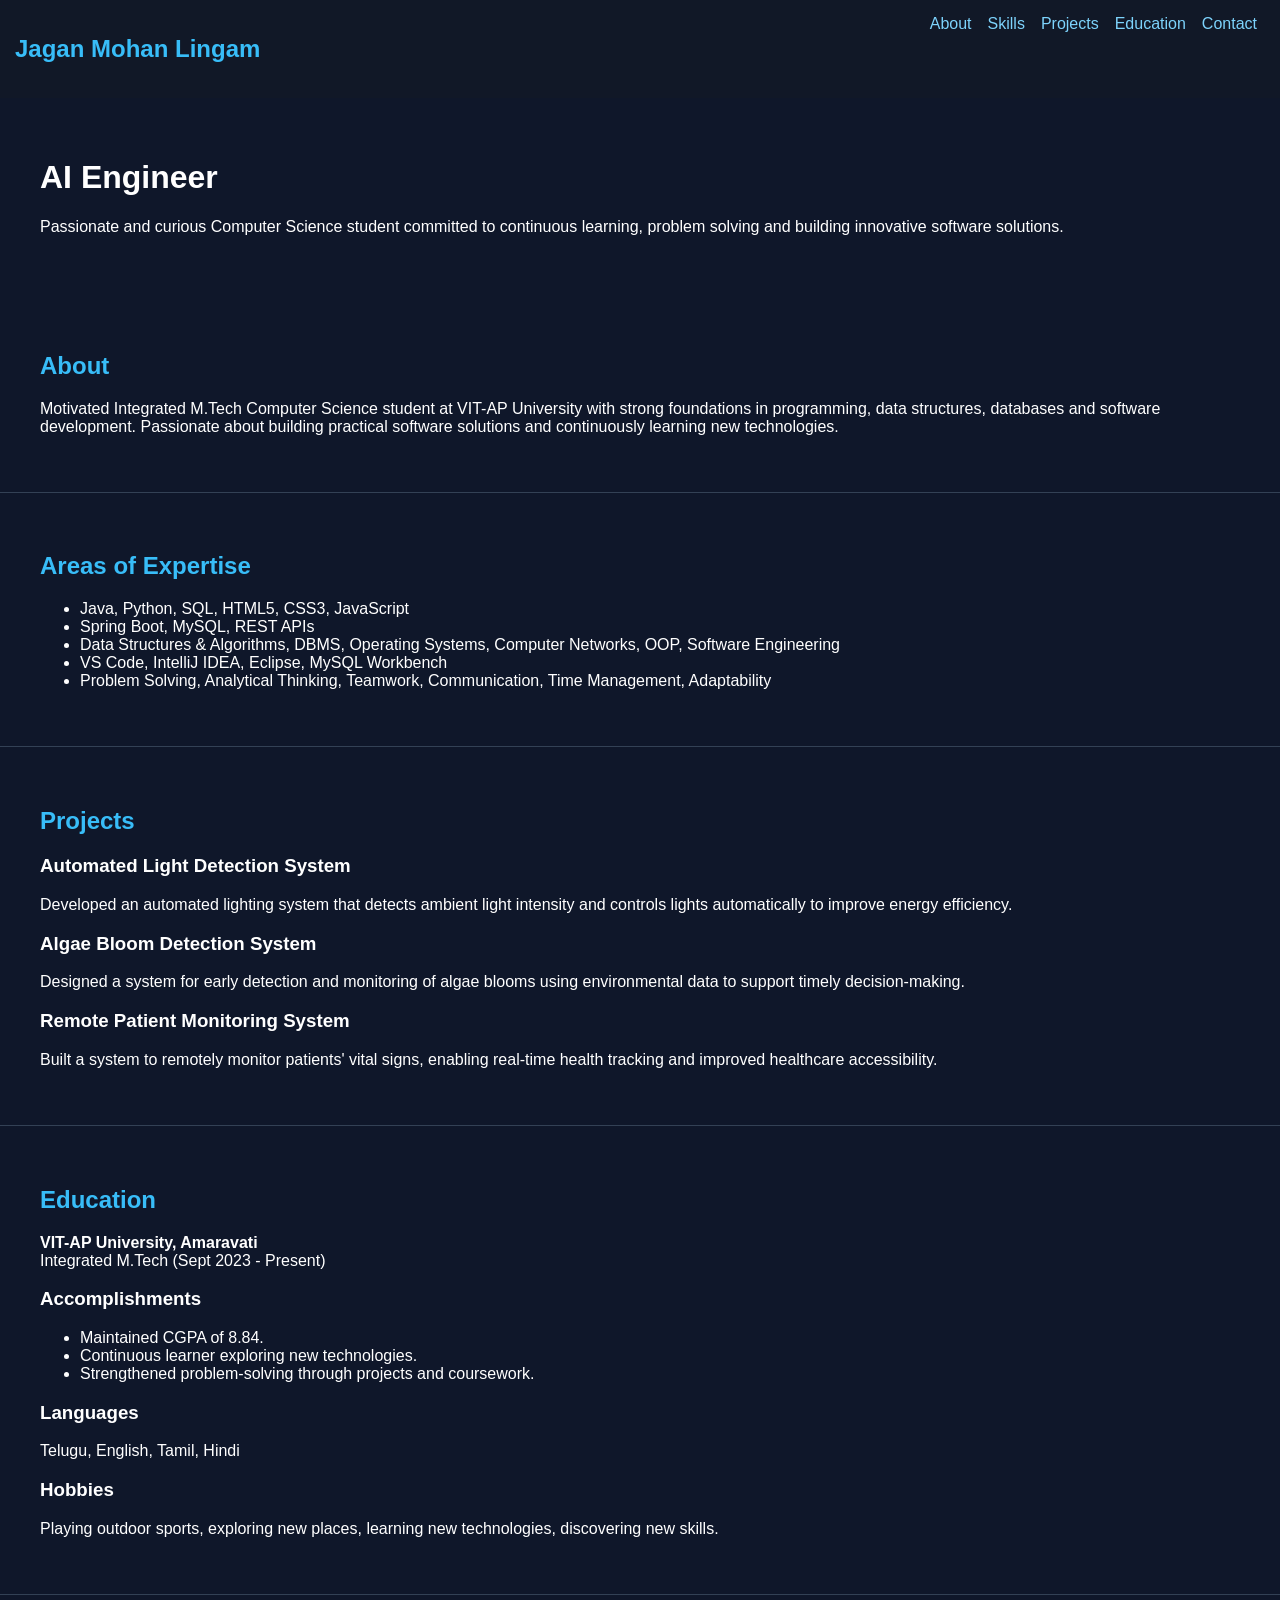
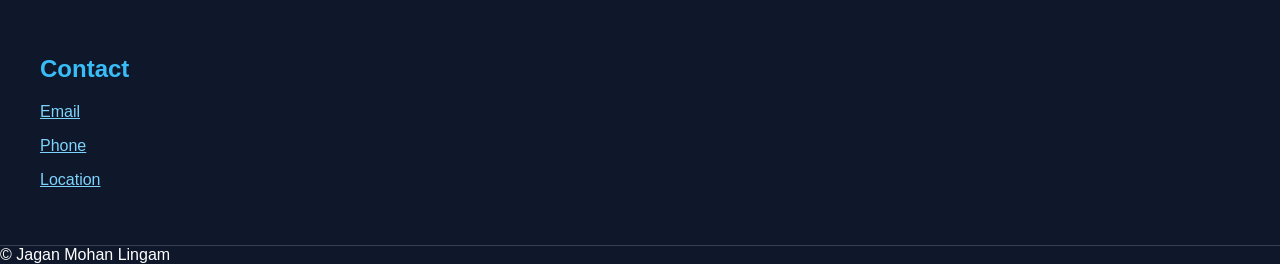
==== index.html @ d155deab "Add files via upload" ====
<!DOCTYPE html><html><head><meta charset='utf-8'><meta name='viewport' content='width=device-width,initial-scale=1'>
<title>Jagan Mohan Lingam Portfolio</title><link rel='stylesheet' href='style.css'></head><body>
<nav><h2>Jagan Mohan Lingam</h2><div><a href='#about'>About</a><a href='#skills'>Skills</a><a href='#projects'>Projects</a><a href='#education'>Education</a><a href='#contact'>Contact</a></div></nav>
<header><h1>AI Engineer</h1><p>Passionate and curious Computer Science student committed to continuous learning, problem solving and building innovative software solutions.</p></header>
<section id='about'><h2>About</h2><p>Motivated Integrated M.Tech Computer Science student at VIT-AP University with strong foundations in programming, data structures, databases and software development. Passionate about building practical software solutions and continuously learning new technologies.</p></section>
<section id='skills'><h2>Areas of Expertise</h2><ul>
<li>Java, Python, SQL, HTML5, CSS3, JavaScript</li>
<li>Spring Boot, MySQL, REST APIs</li>
<li>Data Structures & Algorithms, DBMS, Operating Systems, Computer Networks, OOP, Software Engineering</li>
<li>VS Code, IntelliJ IDEA, Eclipse, MySQL Workbench</li>
<li>Problem Solving, Analytical Thinking, Teamwork, Communication, Time Management, Adaptability</li>
</ul></section>
<section id='projects'><h2>Projects</h2>
<div><h3>Automated Light Detection System</h3><p>Developed an automated lighting system that detects ambient light intensity and controls lights automatically to improve energy efficiency.</p></div>
<div><h3>Algae Bloom Detection System</h3><p>Designed a system for early detection and monitoring of algae blooms using environmental data to support timely decision-making.</p></div>
<div><h3>Remote Patient Monitoring System</h3><p>Built a system to remotely monitor patients' vital signs, enabling real-time health tracking and improved healthcare accessibility.</p></div>
</section>
<section id='education'><h2>Education</h2><p><strong>VIT-AP University, Amaravati</strong><br>Integrated M.Tech (Sept 2023 - Present)</p>
<h3>Accomplishments</h3><ul><li>Maintained CGPA of 8.84.</li><li>Continuous learner exploring new technologies.</li><li>Strengthened problem-solving through projects and coursework.</li></ul>
<h3>Languages</h3><p>Telugu, English, Tamil, Hindi</p>
<h3>Hobbies</h3><p>Playing outdoor sports, exploring new places, learning new technologies, discovering new skills.</p>
</section>
<section id='contact'><h2>Contact</h2>
<p><a href='mailto:lingamjagan12@gmail.com'>Email</a></p>
<p><a href='tel:+919030324609'>Phone</a></p>
<p><a href='https://maps.google.com/?q=Puttur,Tirupati' target='_blank'>Location</a></p>
</section>
<footer>© Jagan Mohan Lingam</footer><script src='script.js'></script></body></html>
---- style.css ----
body{font-family:Arial;background:#0f172a;color:#fff;margin:0}nav{display:flex;justify-content:space-between;background:#111827;padding:15px}nav a{color:#7dd3fc;margin:0 8px;text-decoration:none}header,section{padding:40px}section{border-bottom:1px solid #334155}h2{color:#38bdf8}a{color:#7dd3fc}
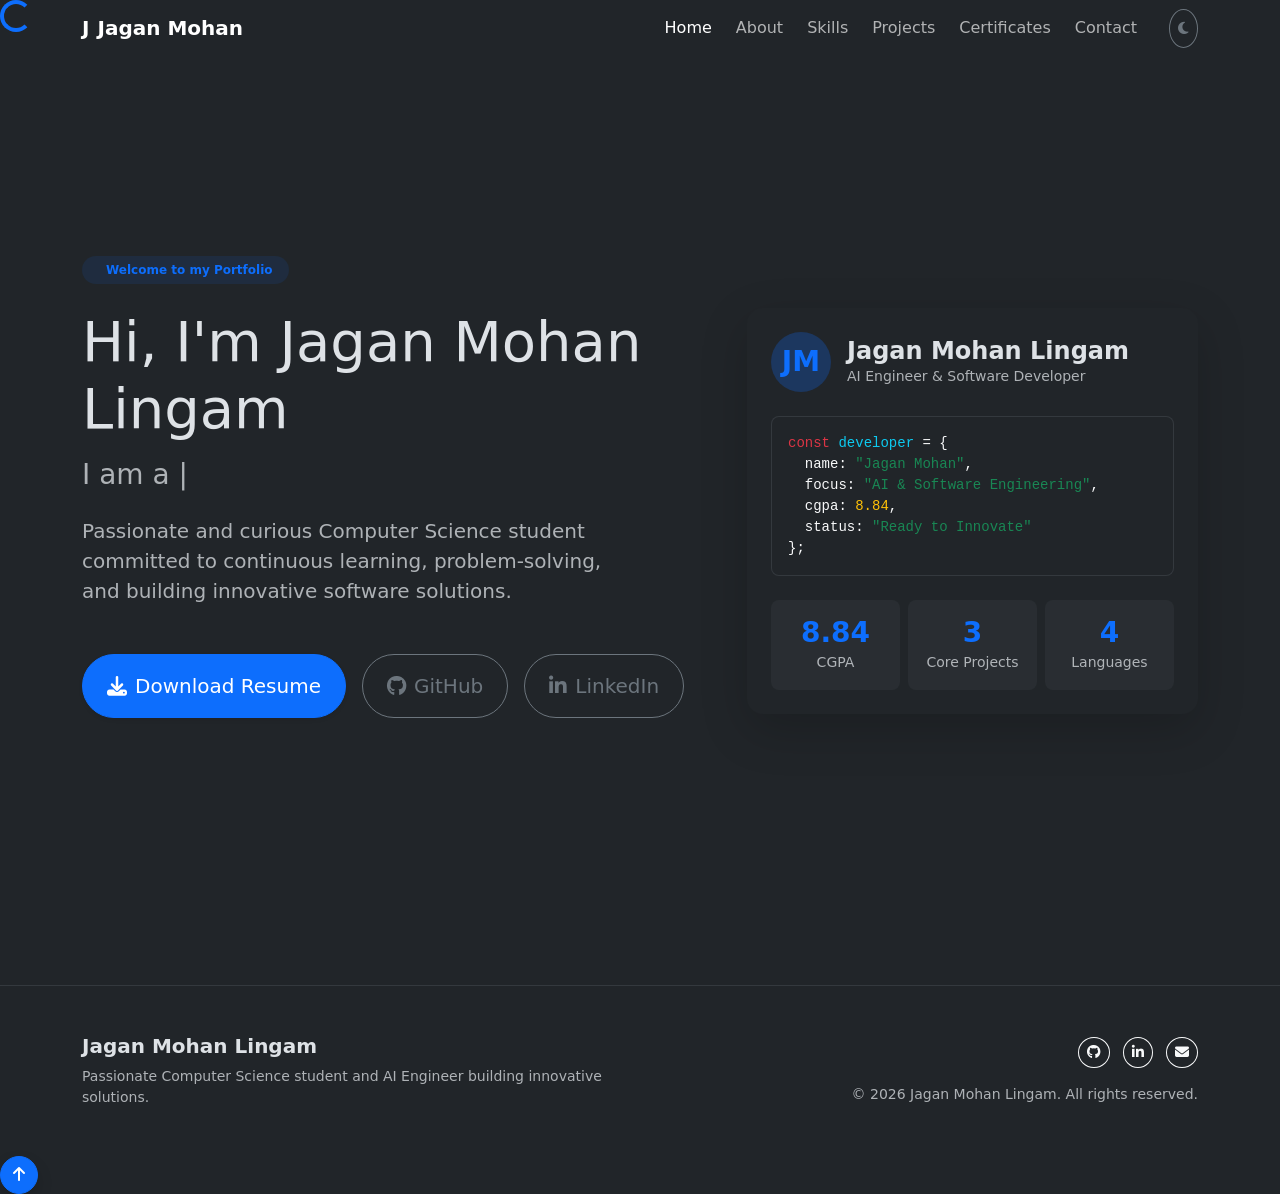
==== commit 72a411b8: "Add files via upload" ====
--- a/index.html
+++ b/index.html
@@ -1,28 +1,155 @@
-<!DOCTYPE html><html><head><meta charset='utf-8'><meta name='viewport' content='width=device-width,initial-scale=1'>
-<title>Jagan Mohan Lingam Portfolio</title><link rel='stylesheet' href='style.css'></head><body>
-<nav><h2>Jagan Mohan Lingam</h2><div><a href='#about'>About</a><a href='#skills'>Skills</a><a href='#projects'>Projects</a><a href='#education'>Education</a><a href='#contact'>Contact</a></div></nav>
-<header><h1>AI Engineer</h1><p>Passionate and curious Computer Science student committed to continuous learning, problem solving and building innovative software solutions.</p></header>
-<section id='about'><h2>About</h2><p>Motivated Integrated M.Tech Computer Science student at VIT-AP University with strong foundations in programming, data structures, databases and software development. Passionate about building practical software solutions and continuously learning new technologies.</p></section>
-<section id='skills'><h2>Areas of Expertise</h2><ul>
-<li>Java, Python, SQL, HTML5, CSS3, JavaScript</li>
-<li>Spring Boot, MySQL, REST APIs</li>
-<li>Data Structures & Algorithms, DBMS, Operating Systems, Computer Networks, OOP, Software Engineering</li>
-<li>VS Code, IntelliJ IDEA, Eclipse, MySQL Workbench</li>
-<li>Problem Solving, Analytical Thinking, Teamwork, Communication, Time Management, Adaptability</li>
-</ul></section>
-<section id='projects'><h2>Projects</h2>
-<div><h3>Automated Light Detection System</h3><p>Developed an automated lighting system that detects ambient light intensity and controls lights automatically to improve energy efficiency.</p></div>
-<div><h3>Algae Bloom Detection System</h3><p>Designed a system for early detection and monitoring of algae blooms using environmental data to support timely decision-making.</p></div>
-<div><h3>Remote Patient Monitoring System</h3><p>Built a system to remotely monitor patients' vital signs, enabling real-time health tracking and improved healthcare accessibility.</p></div>
-</section>
-<section id='education'><h2>Education</h2><p><strong>VIT-AP University, Amaravati</strong><br>Integrated M.Tech (Sept 2023 - Present)</p>
-<h3>Accomplishments</h3><ul><li>Maintained CGPA of 8.84.</li><li>Continuous learner exploring new technologies.</li><li>Strengthened problem-solving through projects and coursework.</li></ul>
-<h3>Languages</h3><p>Telugu, English, Tamil, Hindi</p>
-<h3>Hobbies</h3><p>Playing outdoor sports, exploring new places, learning new technologies, discovering new skills.</p>
-</section>
-<section id='contact'><h2>Contact</h2>
-<p><a href='mailto:lingamjagan12@gmail.com'>Email</a></p>
-<p><a href='tel:+919030324609'>Phone</a></p>
-<p><a href='https://maps.google.com/?q=Puttur,Tirupati' target='_blank'>Location</a></p>
-</section>
-<footer>© Jagan Mohan Lingam</footer><script src='script.js'></script></body></html>+<!DOCTYPE html>
+<html lang="en" data-bs-theme="dark">
+<head>
+    <meta charset="UTF-8">
+    <meta name="viewport" content="width=device-width, initial-scale=1.0">
+    <title>Jagan Mohan Lingam | Portfolio</title>
+    <!-- Bootstrap 5 CSS -->
+    <link href="https://cdn.jsdelivr.net/npm/bootstrap@5.3.2/dist/css/bootstrap.min.css" rel="stylesheet">
+    <!-- Font Awesome -->
+    <link rel="stylesheet" href="https://cdnjs.cloudflare.com/ajax/libs/font-awesome/6.4.2/css/all.min.css">
+    <!-- Google Fonts -->
+    <link href="https://fonts.googleapis.com/css2?family=Inter:wght@300;400;500;600;700;800&display=swap" rel="stylesheet">
+    <!-- Custom CSS -->
+    <link rel="stylesheet" href="assets/css/style.css">
+</head>
+<body>
+    <div id="loading-spinner">
+        <div class="spinner-border text-primary" role="status">
+            <span class="visually-hidden">Loading...</span>
+        </div>
+    </div>
+
+    <!-- Navbar -->
+    <nav class="navbar navbar-expand-lg fixed-top glass-nav">
+        <div class="container">
+            <a class="navbar-brand fw-bold d-flex align-items-center gap-2" href="index.html">
+                <span class="logo-badge">J</span>
+                <span class="brand-text">Jagan Mohan</span>
+            </a>
+            <button class="navbar-toggler border-0" type="button" data-bs-toggle="collapse" data-bs-target="#navbarNav" aria-controls="navbarNav" aria-expanded="false" aria-label="Toggle navigation">
+                <span class="navbar-toggler-icon"></span>
+            </button>
+            <div class="collapse navbar-collapse justify-content-end" id="navbarNav">
+                <ul class="navbar-nav align-items-lg-center gap-lg-2">
+                    <li class="nav-item"><a class="nav-link active" href="index.html">Home</a></li>
+                    <li class="nav-item"><a class="nav-link" href="about.html">About</a></li>
+                    <li class="nav-item"><a class="nav-link" href="skills.html">Skills</a></li>
+                    <li class="nav-item"><a class="nav-link" href="projects.html">Projects</a></li>
+                    <li class="nav-item"><a class="nav-link" href="certificates.html">Certificates</a></li>
+                    <li class="nav-item"><a class="nav-link" href="contact.html">Contact</a></li>
+                    <li class="nav-item ms-lg-3">
+                        <button id="theme-toggle" class="btn btn-sm btn-outline-secondary rounded-circle p-2" title="Toggle Dark/Light Mode">
+                            <i class="fa-solid fa-moon"></i>
+                        </button>
+                    </li>
+                </ul>
+            </div>
+        </div>
+    </nav>
+
+    <main class="main-content">
+        <section class="hero-section min-vh-100 d-flex align-items-center position-relative overflow-hidden pt-5">
+            <div class="hero-glow"></div>
+            <div class="container">
+                <div class="row align-items-center gy-5">
+                    <div class="col-lg-7 text-center text-lg-start animate-on-scroll">
+                        <div class="badge bg-primary bg-opacity-10 text-primary px-3 py-2 rounded-pill mb-4 fw-semibold">
+                            <i class="fas fa-sparkles me-2"></i>Welcome to my Portfolio
+                        </div>
+                        <h1 class="display-4 fw-extrabold mb-3 tracking-tight">
+                            Hi, I'm <span class="text-gradient">Jagan Mohan Lingam</span>
+                        </h1>
+                        <h2 class="h3 text-muted mb-4">
+                            I am a <span class="typed-text fw-bold text-primary"></span><span class="cursor">|</span>
+                        </h2>
+                        <p class="lead text-muted mb-5 mx-auto mx-lg-0 col-lg-10">
+                            Passionate and curious Computer Science student committed to continuous learning, problem-solving, and building innovative software solutions.
+                        </p>
+                        <div class="d-flex flex-wrap justify-content-center justify-content-lg-start gap-3 mb-5">
+                            <a href="downloads/Resume.pdf" class="btn btn-primary btn-lg px-4 py-3 rounded-pill shadow-sm d-flex align-items-center gap-2" download>
+                                <i class="fas fa-download"></i> Download Resume
+                            </a>
+                            <a href="https://github.com/jagan-s22" target="_blank" class="btn btn-outline-secondary btn-lg px-4 py-3 rounded-pill d-flex align-items-center gap-2">
+                                <i class="fab fa-github"></i> GitHub
+                            </a>
+                            <a href="https://www.linkedin.com/in/jaganmohanlingam/" target="_blank" class="btn btn-outline-secondary btn-lg px-4 py-3 rounded-pill d-flex align-items-center gap-2">
+                                <i class="fab fa-linkedin-in"></i> LinkedIn
+                            </a>
+                        </div>
+                    </div>
+                    
+                    <div class="col-lg-5 animate-on-scroll">
+                        <div class="developer-card p-4 rounded-4 shadow-lg glass-card position-relative">
+                            <div class="card-glow"></div>
+                            <div class="d-flex align-items-center gap-3 mb-4">
+                                <div class="avatar-placeholder rounded-circle bg-primary bg-opacity-25 text-primary d-flex align-items-center justify-content-center fw-bold fs-3" style="width: 60px; height: 60px;">
+                                    JM
+                                </div>
+                                <div>
+                                    <h4 class="mb-0 fw-bold">Jagan Mohan Lingam</h4>
+                                    <p class="text-muted small mb-0">AI Engineer & Software Developer</p>
+                                </div>
+                            </div>
+                            <div class="code-snippet bg-dark text-light p-3 rounded-3 font-monospace small mb-4 overflow-hidden border border-secondary border-opacity-25">
+                                <span class="text-danger">const</span> <span class="text-info">developer</span> = &#123;<br>
+                                &nbsp;&nbsp;name: <span class="text-success">"Jagan Mohan"</span>,<br>
+                                &nbsp;&nbsp;focus: <span class="text-success">"AI & Software Engineering"</span>,<br>
+                                &nbsp;&nbsp;cgpa: <span class="text-warning">8.84</span>,<br>
+                                &nbsp;&nbsp;status: <span class="text-success">"Ready to Innovate"</span><br>
+                                &#125;;
+                            </div>
+                            <div class="row text-center g-2">
+                                <div class="col-4">
+                                    <div class="p-3 rounded-3 bg-secondary bg-opacity-10">
+                                        <h3 class="fw-bold text-primary mb-0 counter" data-target="8.84">8.84</h3>
+                                        <small class="text-muted">CGPA</small>
+                                    </div>
+                                </div>
+                                <div class="col-4">
+                                    <div class="p-3 rounded-3 bg-secondary bg-opacity-10">
+                                        <h3 class="fw-bold text-primary mb-0 counter" data-target="3">3</h3>
+                                        <small class="text-muted">Core Projects</small>
+                                    </div>
+                                </div>
+                                <div class="col-4">
+                                    <div class="p-3 rounded-3 bg-secondary bg-opacity-10">
+                                        <h3 class="fw-bold text-primary mb-0 counter" data-target="4">4</h3>
+                                        <small class="text-muted">Languages</small>
+                                    </div>
+                                </div>
+                            </div>
+                        </div>
+                    </div>
+                </div>
+            </div>
+        </section>
+    </main>
+
+    <footer class="footer-section py-5 mt-5 border-top border-secondary border-opacity-25">
+        <div class="container">
+            <div class="row gy-4 align-items-center">
+                <div class="col-md-6 text-center text-md-start">
+                    <h5 class="fw-bold text-gradient mb-2">Jagan Mohan Lingam</h5>
+                    <p class="text-muted small mb-0">Passionate Computer Science student and AI Engineer building innovative solutions.</p>
+                </div>
+                <div class="col-md-6 text-center text-md-end">
+                    <div class="social-links mb-3">
+                        <a href="https://github.com/jagan-s22" target="_blank" class="btn btn-outline-light btn-sm rounded-circle me-2" title="GitHub"><i class="fab fa-github"></i></a>
+                        <a href="https://www.linkedin.com/in/jaganmohanlingam/" target="_blank" class="btn btn-outline-light btn-sm rounded-circle me-2" title="LinkedIn"><i class="fab fa-linkedin-in"></i></a>
+                        <a href="mailto:lingamjagan12@gmail.com" class="btn btn-outline-light btn-sm rounded-circle" title="Email"><i class="fas fa-envelope"></i></a>
+                    </div>
+                    <p class="text-muted small mb-0">&copy; 2026 Jagan Mohan Lingam. All rights reserved.</p>
+                </div>
+            </div>
+        </div>
+    </footer>
+
+    <button id="back-to-top" class="btn btn-primary rounded-circle shadow" title="Back to top">
+        <i class="fas fa-arrow-up"></i>
+    </button>
+
+    <script src="https://cdn.jsdelivr.net/npm/bootstrap@5.3.2/dist/js/bootstrap.bundle.min.js"></script>
+    <script src="assets/js/script.js"></script>
+</body>
+</html>
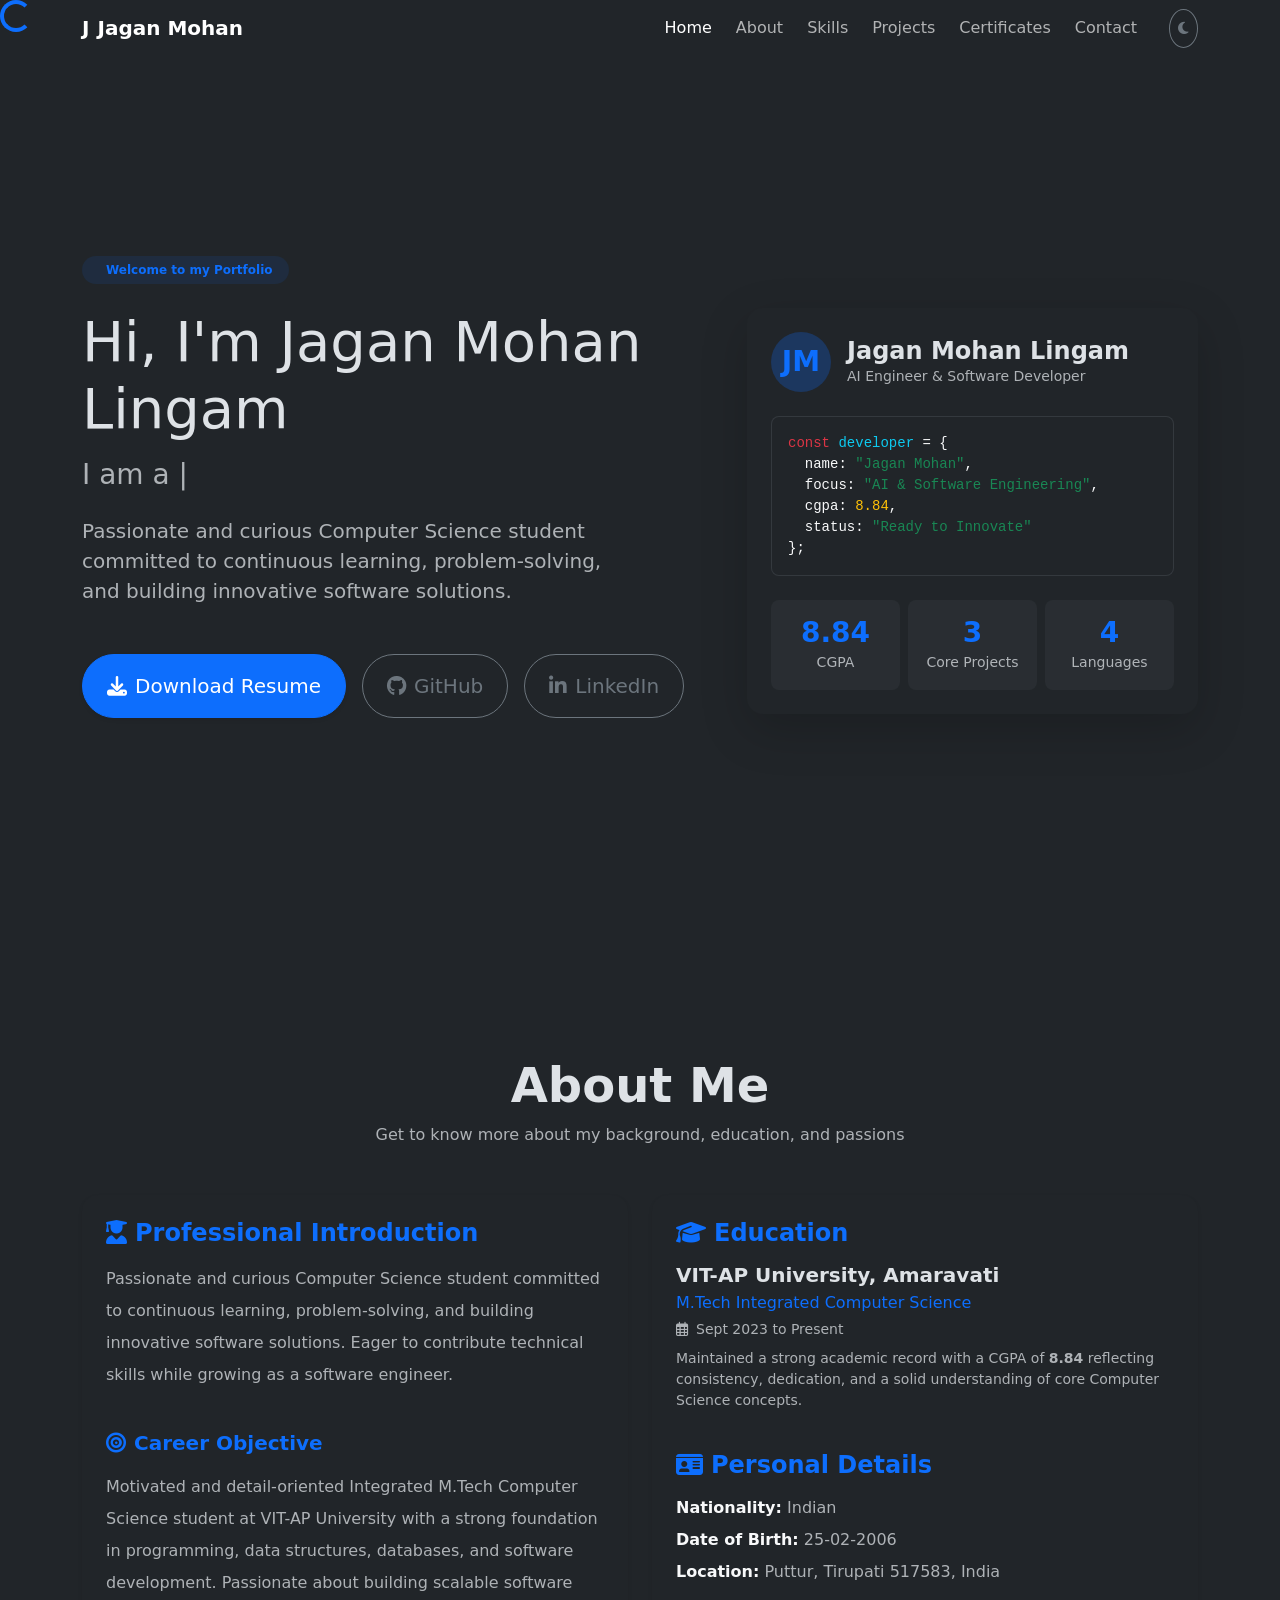
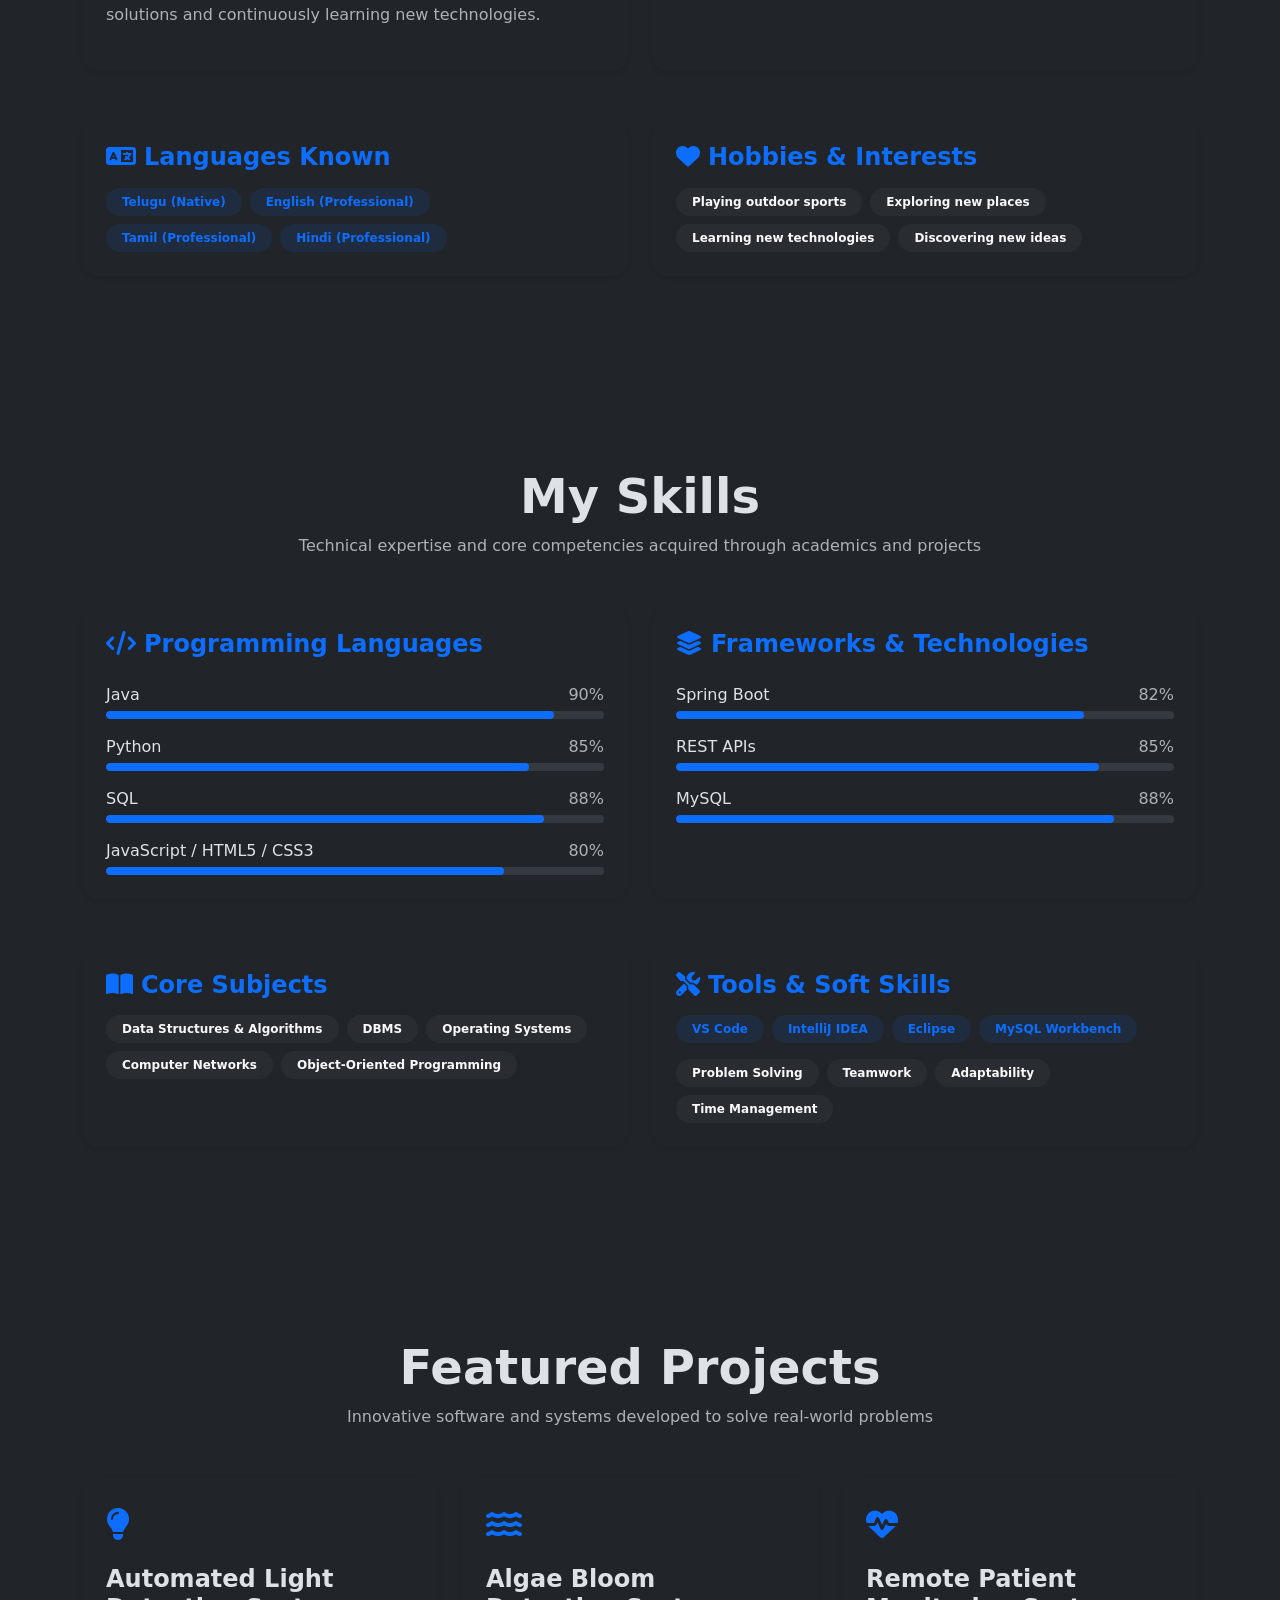
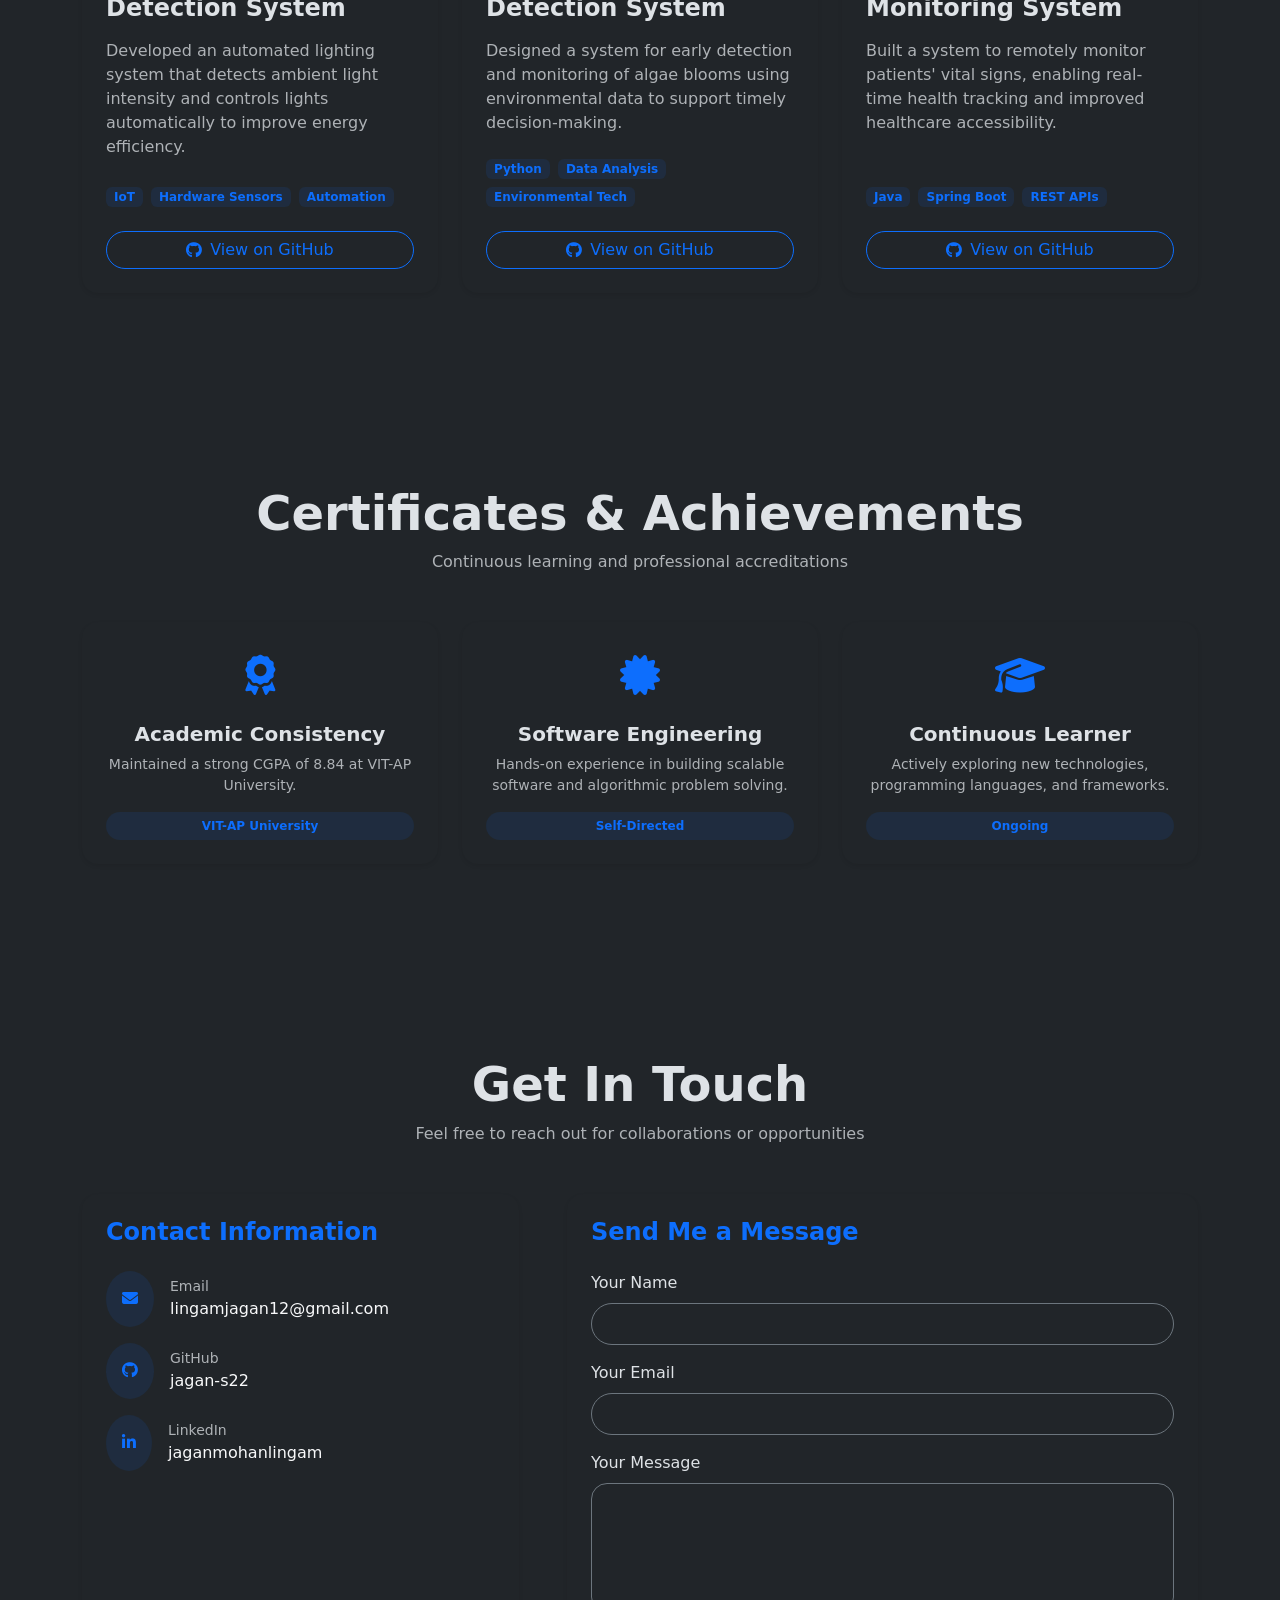
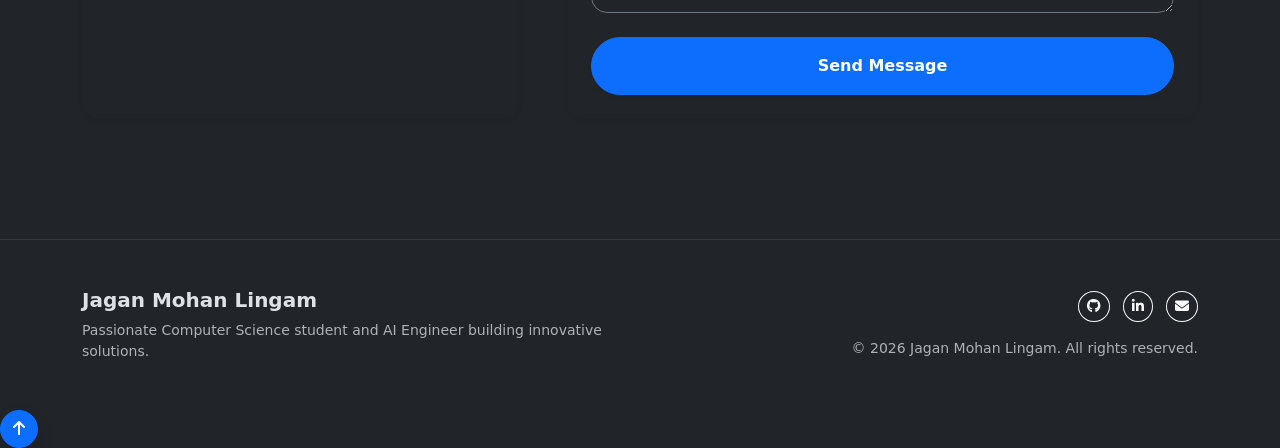
==== commit 48a9fbce: "Create index.html" ====
--- a/index.html
+++ b/index.html
@@ -23,7 +23,7 @@
     <!-- Navbar -->
     <nav class="navbar navbar-expand-lg fixed-top glass-nav">
         <div class="container">
-            <a class="navbar-brand fw-bold d-flex align-items-center gap-2" href="index.html">
+            <a class="navbar-brand fw-bold d-flex align-items-center gap-2" href="#home">
                 <span class="logo-badge">J</span>
                 <span class="brand-text">Jagan Mohan</span>
             </a>
@@ -32,12 +32,12 @@
             </button>
             <div class="collapse navbar-collapse justify-content-end" id="navbarNav">
                 <ul class="navbar-nav align-items-lg-center gap-lg-2">
-                    <li class="nav-item"><a class="nav-link active" href="index.html">Home</a></li>
-                    <li class="nav-item"><a class="nav-link" href="about.html">About</a></li>
-                    <li class="nav-item"><a class="nav-link" href="skills.html">Skills</a></li>
-                    <li class="nav-item"><a class="nav-link" href="projects.html">Projects</a></li>
-                    <li class="nav-item"><a class="nav-link" href="certificates.html">Certificates</a></li>
-                    <li class="nav-item"><a class="nav-link" href="contact.html">Contact</a></li>
+                    <li class="nav-item"><a class="nav-link active" href="#home">Home</a></li>
+                    <li class="nav-item"><a class="nav-link" href="#about">About</a></li>
+                    <li class="nav-item"><a class="nav-link" href="#skills">Skills</a></li>
+                    <li class="nav-item"><a class="nav-link" href="#projects">Projects</a></li>
+                    <li class="nav-item"><a class="nav-link" href="#certificates">Certificates</a></li>
+                    <li class="nav-item"><a class="nav-link" href="#contact">Contact</a></li>
                     <li class="nav-item ms-lg-3">
                         <button id="theme-toggle" class="btn btn-sm btn-outline-secondary rounded-circle p-2" title="Toggle Dark/Light Mode">
                             <i class="fa-solid fa-moon"></i>
@@ -49,7 +49,8 @@
     </nav>
 
     <main class="main-content">
-        <section class="hero-section min-vh-100 d-flex align-items-center position-relative overflow-hidden pt-5">
+        <!-- HOME SECTION -->
+        <section id="home" class="hero-section min-vh-100 d-flex align-items-center position-relative overflow-hidden pt-5">
             <div class="hero-glow"></div>
             <div class="container">
                 <div class="row align-items-center gy-5">
@@ -124,6 +125,337 @@
                 </div>
             </div>
         </section>
+
+        <!-- ABOUT SECTION -->
+        <section id="about" class="py-5 my-5">
+            <div class="container py-4">
+                <div class="text-center mb-5 animate-on-scroll">
+                    <h2 class="display-5 fw-bold mb-2">About <span class="text-gradient">Me</span></h2>
+                    <p class="text-muted">Get to know more about my background, education, and passions</p>
+                </div>
+
+                <div class="row g-4 mb-5">
+                    <div class="col-lg-6 animate-on-scroll">
+                        <div class="card h-100 border-0 shadow-sm glass-card p-4 rounded-4">
+                            <h3 class="h4 fw-bold mb-3 text-primary"><i class="fas fa-user-graduate me-2"></i>Professional Introduction</h3>
+                            <p class="text-muted lh-lg">
+                                Passionate and curious Computer Science student committed to continuous learning, problem-solving, and building innovative software solutions. Eager to contribute technical skills while growing as a software engineer.
+                            </p>
+                            <h4 class="h5 fw-bold mt-4 mb-3 text-primary"><i class="fas fa-bullseye me-2"></i>Career Objective</h4>
+                            <p class="text-muted lh-lg">
+                                Motivated and detail-oriented Integrated M.Tech Computer Science student at VIT-AP University with a strong foundation in programming, data structures, databases, and software development. Passionate about building scalable software solutions and continuously learning new technologies.
+                            </p>
+                        </div>
+                    </div>
+
+                    <div class="col-lg-6 animate-on-scroll">
+                        <div class="card h-100 border-0 shadow-sm glass-card p-4 rounded-4">
+                            <h3 class="h4 fw-bold mb-3 text-primary"><i class="fas fa-graduation-cap me-2"></i>Education</h3>
+                            <div class="mb-4">
+                                <h5 class="fw-bold mb-1">VIT-AP University, Amaravati</h5>
+                                <p class="text-primary fw-medium mb-1">M.Tech Integrated Computer Science</p>
+                                <p class="text-muted small mb-2"><i class="far fa-calendar-alt me-2"></i>Sept 2023 to Present</p>
+                                <p class="text-muted small">Maintained a strong academic record with a CGPA of <strong>8.84</strong> reflecting consistency, dedication, and a solid understanding of core Computer Science concepts.</p>
+                            </div>
+
+                            <h3 class="h4 fw-bold mb-3 text-primary"><i class="fas fa-id-card me-2"></i>Personal Details</h3>
+                            <ul class="list-unstyled text-muted mb-0">
+                                <li class="mb-2"><strong class="text-light">Nationality:</strong> Indian</li>
+                                <li class="mb-2"><strong class="text-light">Date of Birth:</strong> 25-02-2006</li>
+                                <li class="mb-2"><strong class="text-light">Location:</strong> Puttur, Tirupati 517583, India</li>
+                            </ul>
+                        </div>
+                    </div>
+                </div>
+
+                <div class="row g-4">
+                    <div class="col-md-6 animate-on-scroll">
+                        <div class="card border-0 shadow-sm glass-card p-4 rounded-4 h-100">
+                            <h3 class="h4 fw-bold mb-3 text-primary"><i class="fas fa-language me-2"></i>Languages Known</h3>
+                            <div class="d-flex flex-wrap gap-2">
+                                <span class="badge bg-primary bg-opacity-10 text-primary px-3 py-2 rounded-pill">Telugu (Native)</span>
+                                <span class="badge bg-primary bg-opacity-10 text-primary px-3 py-2 rounded-pill">English (Professional)</span>
+                                <span class="badge bg-primary bg-opacity-10 text-primary px-3 py-2 rounded-pill">Tamil (Professional)</span>
+                                <span class="badge bg-primary bg-opacity-10 text-primary px-3 py-2 rounded-pill">Hindi (Professional)</span>
+                            </div>
+                        </div>
+                    </div>
+
+                    <div class="col-md-6 animate-on-scroll">
+                        <div class="card border-0 shadow-sm glass-card p-4 rounded-4 h-100">
+                            <h3 class="h4 fw-bold mb-3 text-primary"><i class="fas fa-heart me-2"></i>Hobbies & Interests</h3>
+                            <div class="d-flex flex-wrap gap-2">
+                                <span class="badge bg-secondary bg-opacity-10 text-light px-3 py-2 rounded-pill">Playing outdoor sports</span>
+                                <span class="badge bg-secondary bg-opacity-10 text-light px-3 py-2 rounded-pill">Exploring new places</span>
+                                <span class="badge bg-secondary bg-opacity-10 text-light px-3 py-2 rounded-pill">Learning new technologies</span>
+                                <span class="badge bg-secondary bg-opacity-10 text-light px-3 py-2 rounded-pill">Discovering new ideas</span>
+                            </div>
+                        </div>
+                    </div>
+                </div>
+            </div>
+        </section>
+
+        <!-- SKILLS SECTION -->
+        <section id="skills" class="py-5 my-5">
+            <div class="container py-4">
+                <div class="text-center mb-5 animate-on-scroll">
+                    <h2 class="display-5 fw-bold mb-2">My <span class="text-gradient">Skills</span></h2>
+                    <p class="text-muted">Technical expertise and core competencies acquired through academics and projects</p>
+                </div>
+
+                <div class="row g-4 mb-5">
+                    <div class="col-lg-6 animate-on-scroll">
+                        <div class="card border-0 shadow-sm glass-card p-4 rounded-4 h-100">
+                            <h3 class="h4 fw-bold mb-4 text-primary"><i class="fas fa-code me-2"></i>Programming Languages</h3>
+                            <div class="mb-3">
+                                <div class="d-flex justify-content-between mb-1"><span class="fw-medium">Java</span><span class="text-muted">90%</span></div>
+                                <div class="progress" style="height: 8px;"><div class="progress-bar bg-primary rounded-pill" role="progressbar" style="width: 90%"></div></div>
+                            </div>
+                            <div class="mb-3">
+                                <div class="d-flex justify-content-between mb-1"><span class="fw-medium">Python</span><span class="text-muted">85%</span></div>
+                                <div class="progress" style="height: 8px;"><div class="progress-bar bg-primary rounded-pill" role="progressbar" style="width: 85%"></div></div>
+                            </div>
+                            <div class="mb-3">
+                                <div class="d-flex justify-content-between mb-1"><span class="fw-medium">SQL</span><span class="text-muted">88%</span></div>
+                                <div class="progress" style="height: 8px;"><div class="progress-bar bg-primary rounded-pill" role="progressbar" style="width: 88%"></div></div>
+                            </div>
+                            <div class="mb-0">
+                                <div class="d-flex justify-content-between mb-1"><span class="fw-medium">JavaScript / HTML5 / CSS3</span><span class="text-muted">80%</span></div>
+                                <div class="progress" style="height: 8px;"><div class="progress-bar bg-primary rounded-pill" role="progressbar" style="width: 80%"></div></div>
+                            </div>
+                        </div>
+                    </div>
+
+                    <div class="col-lg-6 animate-on-scroll">
+                        <div class="card border-0 shadow-sm glass-card p-4 rounded-4 h-100">
+                            <h3 class="h4 fw-bold mb-4 text-primary"><i class="fas fa-layer-group me-2"></i>Frameworks & Technologies</h3>
+                            <div class="mb-3">
+                                <div class="d-flex justify-content-between mb-1"><span class="fw-medium">Spring Boot</span><span class="text-muted">82%</span></div>
+                                <div class="progress" style="height: 8px;"><div class="progress-bar bg-primary rounded-pill" role="progressbar" style="width: 82%"></div></div>
+                            </div>
+                            <div class="mb-3">
+                                <div class="d-flex justify-content-between mb-1"><span class="fw-medium">REST APIs</span><span class="text-muted">85%</span></div>
+                                <div class="progress" style="height: 8px;"><div class="progress-bar bg-primary rounded-pill" role="progressbar" style="width: 85%"></div></div>
+                            </div>
+                            <div class="mb-3">
+                                <div class="d-flex justify-content-between mb-1"><span class="fw-medium">MySQL</span><span class="text-muted">88%</span></div>
+                                <div class="progress" style="height: 8px;"><div class="progress-bar bg-primary rounded-pill" role="progressbar" style="width: 88%"></div></div>
+                            </div>
+                        </div>
+                    </div>
+                </div>
+
+                <div class="row g-4">
+                    <div class="col-lg-6 animate-on-scroll">
+                        <div class="card border-0 shadow-sm glass-card p-4 rounded-4 h-100">
+                            <h3 class="h4 fw-bold mb-3 text-primary"><i class="fas fa-book-open me-2"></i>Core Subjects</h3>
+                            <div class="d-flex flex-wrap gap-2">
+                                <span class="badge bg-secondary bg-opacity-10 text-light px-3 py-2 rounded-pill">Data Structures & Algorithms</span>
+                                <span class="badge bg-secondary bg-opacity-10 text-light px-3 py-2 rounded-pill">DBMS</span>
+                                <span class="badge bg-secondary bg-opacity-10 text-light px-3 py-2 rounded-pill">Operating Systems</span>
+                                <span class="badge bg-secondary bg-opacity-10 text-light px-3 py-2 rounded-pill">Computer Networks</span>
+                                <span class="badge bg-secondary bg-opacity-10 text-light px-3 py-2 rounded-pill">Object-Oriented Programming</span>
+                            </div>
+                        </div>
+                    </div>
+
+                    <div class="col-lg-6 animate-on-scroll">
+                        <div class="card border-0 shadow-sm glass-card p-4 rounded-4 h-100">
+                            <h3 class="h4 fw-bold mb-3 text-primary"><i class="fas fa-tools me-2"></i>Tools & Soft Skills</h3>
+                            <div class="d-flex flex-wrap gap-2 mb-3">
+                                <span class="badge bg-primary bg-opacity-10 text-primary px-3 py-2 rounded-pill">VS Code</span>
+                                <span class="badge bg-primary bg-opacity-10 text-primary px-3 py-2 rounded-pill">IntelliJ IDEA</span>
+                                <span class="badge bg-primary bg-opacity-10 text-primary px-3 py-2 rounded-pill">Eclipse</span>
+                                <span class="badge bg-primary bg-opacity-10 text-primary px-3 py-2 rounded-pill">MySQL Workbench</span>
+                            </div>
+                            <div class="d-flex flex-wrap gap-2">
+                                <span class="badge bg-secondary bg-opacity-10 text-light px-3 py-2 rounded-pill">Problem Solving</span>
+                                <span class="badge bg-secondary bg-opacity-10 text-light px-3 py-2 rounded-pill">Teamwork</span>
+                                <span class="badge bg-secondary bg-opacity-10 text-light px-3 py-2 rounded-pill">Adaptability</span>
+                                <span class="badge bg-secondary bg-opacity-10 text-light px-3 py-2 rounded-pill">Time Management</span>
+                            </div>
+                        </div>
+                    </div>
+                </div>
+            </div>
+        </section>
+
+        <!-- PROJECTS SECTION -->
+        <section id="projects" class="py-5 my-5">
+            <div class="container py-4">
+                <div class="text-center mb-5 animate-on-scroll">
+                    <h2 class="display-5 fw-bold mb-2">Featured <span class="text-gradient">Projects</span></h2>
+                    <p class="text-muted">Innovative software and systems developed to solve real-world problems</p>
+                </div>
+
+                <div class="row g-4">
+                    <div class="col-lg-4 animate-on-scroll">
+                        <div class="card border-0 shadow-sm glass-card p-4 rounded-4 h-100 d-flex flex-column justify-content-between project-card">
+                            <div>
+                                <div class="mb-3 text-primary fs-2"><i class="fas fa-lightbulb"></i></div>
+                                <h3 class="h4 fw-bold mb-3">Automated Light Detection System</h3>
+                                <p class="text-muted mb-4">Developed an automated lighting system that detects ambient light intensity and controls lights automatically to improve energy efficiency.</p>
+                            </div>
+                            <div>
+                                <div class="d-flex flex-wrap gap-2 mb-4">
+                                    <span class="badge bg-primary bg-opacity-10 text-primary px-2 py-1 rounded">IoT</span>
+                                    <span class="badge bg-primary bg-opacity-10 text-primary px-2 py-1 rounded">Hardware Sensors</span>
+                                    <span class="badge bg-primary bg-opacity-10 text-primary px-2 py-1 rounded">Automation</span>
+                                </div>
+                                <a href="https://github.com/jagan-s22" target="_blank" class="btn btn-outline-primary w-100 rounded-pill d-flex align-items-center justify-content-center gap-2">
+                                    <i class="fab fa-github"></i> View on GitHub
+                                </a>
+                            </div>
+                        </div>
+                    </div>
+
+                    <div class="col-lg-4 animate-on-scroll">
+                        <div class="card border-0 shadow-sm glass-card p-4 rounded-4 h-100 d-flex flex-column justify-content-between project-card">
+                            <div>
+                                <div class="mb-3 text-primary fs-2"><i class="fas fa-water"></i></div>
+                                <h3 class="h4 fw-bold mb-3">Algae Bloom Detection System</h3>
+                                <p class="text-muted mb-4">Designed a system for early detection and monitoring of algae blooms using environmental data to support timely decision-making.</p>
+                            </div>
+                            <div>
+                                <div class="d-flex flex-wrap gap-2 mb-4">
+                                    <span class="badge bg-primary bg-opacity-10 text-primary px-2 py-1 rounded">Python</span>
+                                    <span class="badge bg-primary bg-opacity-10 text-primary px-2 py-1 rounded">Data Analysis</span>
+                                    <span class="badge bg-primary bg-opacity-10 text-primary px-2 py-1 rounded">Environmental Tech</span>
+                                </div>
+                                <a href="https://github.com/jagan-s22" target="_blank" class="btn btn-outline-primary w-100 rounded-pill d-flex align-items-center justify-content-center gap-2">
+                                    <i class="fab fa-github"></i> View on GitHub
+                                </a>
+                            </div>
+                        </div>
+                    </div>
+
+                    <div class="col-lg-4 animate-on-scroll">
+                        <div class="card border-0 shadow-sm glass-card p-4 rounded-4 h-100 d-flex flex-column justify-content-between project-card">
+                            <div>
+                                <div class="mb-3 text-primary fs-2"><i class="fas fa-heartbeat"></i></div>
+                                <h3 class="h4 fw-bold mb-3">Remote Patient Monitoring System</h3>
+                                <p class="text-muted mb-4">Built a system to remotely monitor patients' vital signs, enabling real-time health tracking and improved healthcare accessibility.</p>
+                            </div>
+                            <div>
+                                <div class="d-flex flex-wrap gap-2 mb-4">
+                                    <span class="badge bg-primary bg-opacity-10 text-primary px-2 py-1 rounded">Java</span>
+                                    <span class="badge bg-primary bg-opacity-10 text-primary px-2 py-1 rounded">Spring Boot</span>
+                                    <span class="badge bg-primary bg-opacity-10 text-primary px-2 py-1 rounded">REST APIs</span>
+                                </div>
+                                <a href="https://github.com/jagan-s22" target="_blank" class="btn btn-outline-primary w-100 rounded-pill d-flex align-items-center justify-content-center gap-2">
+                                    <i class="fab fa-github"></i> View on GitHub
+                                </a>
+                            </div>
+                        </div>
+                    </div>
+                </div>
+            </div>
+        </section>
+
+        <!-- CERTIFICATES SECTION -->
+        <section id="certificates" class="py-5 my-5">
+            <div class="container py-4">
+                <div class="text-center mb-5 animate-on-scroll">
+                    <h2 class="display-5 fw-bold mb-2">Certificates & <span class="text-gradient">Achievements</span></h2>
+                    <p class="text-muted">Continuous learning and professional accreditations</p>
+                </div>
+
+                <div class="row g-4">
+                    <div class="col-md-4 animate-on-scroll">
+                        <div class="card border-0 shadow-sm glass-card p-4 rounded-4 h-100 text-center">
+                            <div class="mb-3 text-primary fs-1"><i class="fas fa-award"></i></div>
+                            <h3 class="h5 fw-bold mb-2">Academic Consistency</h3>
+                            <p class="text-muted small mb-3">Maintained a strong CGPA of 8.84 at VIT-AP University.</p>
+                            <span class="badge bg-primary bg-opacity-10 text-primary px-3 py-2 rounded-pill">VIT-AP University</span>
+                        </div>
+                    </div>
+
+                    <div class="col-md-4 animate-on-scroll">
+                        <div class="card border-0 shadow-sm glass-card p-4 rounded-4 h-100 text-center">
+                            <div class="mb-3 text-primary fs-1"><i class="fas fa-certificate"></i></div>
+                            <h3 class="h5 fw-bold mb-2">Software Engineering</h3>
+                            <p class="text-muted small mb-3">Hands-on experience in building scalable software and algorithmic problem solving.</p>
+                            <span class="badge bg-primary bg-opacity-10 text-primary px-3 py-2 rounded-pill">Self-Directed</span>
+                        </div>
+                    </div>
+
+                    <div class="col-md-4 animate-on-scroll">
+                        <div class="card border-0 shadow-sm glass-card p-4 rounded-4 h-100 text-center">
+                            <div class="mb-3 text-primary fs-1"><i class="fas fa-graduation-cap"></i></div>
+                            <h3 class="h5 fw-bold mb-2">Continuous Learner</h3>
+                            <p class="text-muted small mb-3">Actively exploring new technologies, programming languages, and frameworks.</p>
+                            <span class="badge bg-primary bg-opacity-10 text-primary px-3 py-2 rounded-pill">Ongoing</span>
+                        </div>
+                    </div>
+                </div>
+            </div>
+        </section>
+
+        <!-- CONTACT SECTION -->
+        <section id="contact" class="py-5 my-5">
+            <div class="container py-4">
+                <div class="text-center mb-5 animate-on-scroll">
+                    <h2 class="display-5 fw-bold mb-2">Get In <span class="text-gradient">Touch</span></h2>
+                    <p class="text-muted">Feel free to reach out for collaborations or opportunities</p>
+                </div>
+
+                <div class="row g-5 justify-content-center">
+                    <div class="col-lg-5 animate-on-scroll">
+                        <div class="card border-0 shadow-sm glass-card p-4 rounded-4 h-100">
+                            <h3 class="h4 fw-bold mb-4 text-primary">Contact Information</h3>
+                            <ul class="list-unstyled mb-4">
+                                <li class="d-flex align-items-center mb-3">
+                                    <div class="icon-box bg-primary bg-opacity-10 text-primary p-3 rounded-circle me-3"><i class="fas fa-envelope"></i></div>
+                                    <div>
+                                        <small class="text-muted d-block">Email</small>
+                                        <a href="mailto:lingamjagan12@gmail.com" class="text-decoration-none text-light fw-medium">lingamjagan12@gmail.com</a>
+                                    </div>
+                                </li>
+                                <li class="d-flex align-items-center mb-3">
+                                    <div class="icon-box bg-primary bg-opacity-10 text-primary p-3 rounded-circle me-3"><i class="fab fa-github"></i></div>
+                                    <div>
+                                        <small class="text-muted d-block">GitHub</small>
+                                        <a href="https://github.com/jagan-s22" target="_blank" class="text-decoration-none text-light fw-medium">jagan-s22</a>
+                                    </div>
+                                </li>
+                                <li class="d-flex align-items-center">
+                                    <div class="icon-box bg-primary bg-opacity-10 text-primary p-3 rounded-circle me-3"><i class="fab fa-linkedin-in"></i></div>
+                                    <div>
+                                        <small class="text-muted d-block">LinkedIn</small>
+                                        <a href="https://www.linkedin.com/in/jaganmohanlingam/" target="_blank" class="text-decoration-none text-light fw-medium">jaganmohanlingam</a>
+                                    </div>
+                                </li>
+                            </ul>
+                        </div>
+                    </div>
+
+                    <div class="col-lg-7 animate-on-scroll">
+                        <div class="card border-0 shadow-sm glass-card p-4 rounded-4">
+                            <h3 class="h4 fw-bold mb-4 text-primary">Send Me a Message</h3>
+                            <div id="form-alert" class="alert alert-success rounded-3 mb-4 d-none" role="alert">
+                                Thank you! Your message has been sent successfully.
+                            </div>
+                            <form id="contact-form">
+                                <div class="mb-3">
+                                    <label for="name" class="form-label">Your Name</label>
+                                    <input type="text" class="form-control rounded-pill px-3 py-2 bg-transparent text-light border-secondary" id="name" required>
+                                </div>
+                                <div class="mb-3">
+                                    <label for="email" class="form-label">Your Email</label>
+                                    <input type="email" class="form-control rounded-pill px-3 py-2 bg-transparent text-light border-secondary" id="email" required>
+                                </div>
+                                <div class="mb-4">
+                                    <label for="message" class="form-label">Your Message</label>
+                                    <textarea class="form-control rounded-4 p-3 bg-transparent text-light border-secondary" id="message" rows="4" required></textarea>
+                                </div>
+                                <button type="submit" class="btn btn-primary w-100 rounded-pill py-3 fw-semibold shadow-sm">Send Message</button>
+                            </form>
+                        </div>
+                    </div>
+                </div>
+            </div>
+        </section>
     </main>
 
     <footer class="footer-section py-5 mt-5 border-top border-secondary border-opacity-25">
@@ -151,5 +483,12 @@
 
     <script src="https://cdn.jsdelivr.net/npm/bootstrap@5.3.2/dist/js/bootstrap.bundle.min.js"></script>
     <script src="assets/js/script.js"></script>
+    <script>
+        document.getElementById('contact-form').addEventListener('submit', function(e) {
+            e.preventDefault();
+            document.getElementById('form-alert').classList.remove('d-none');
+            this.reset();
+        });
+    </script>
 </body>
-</html>+</html>
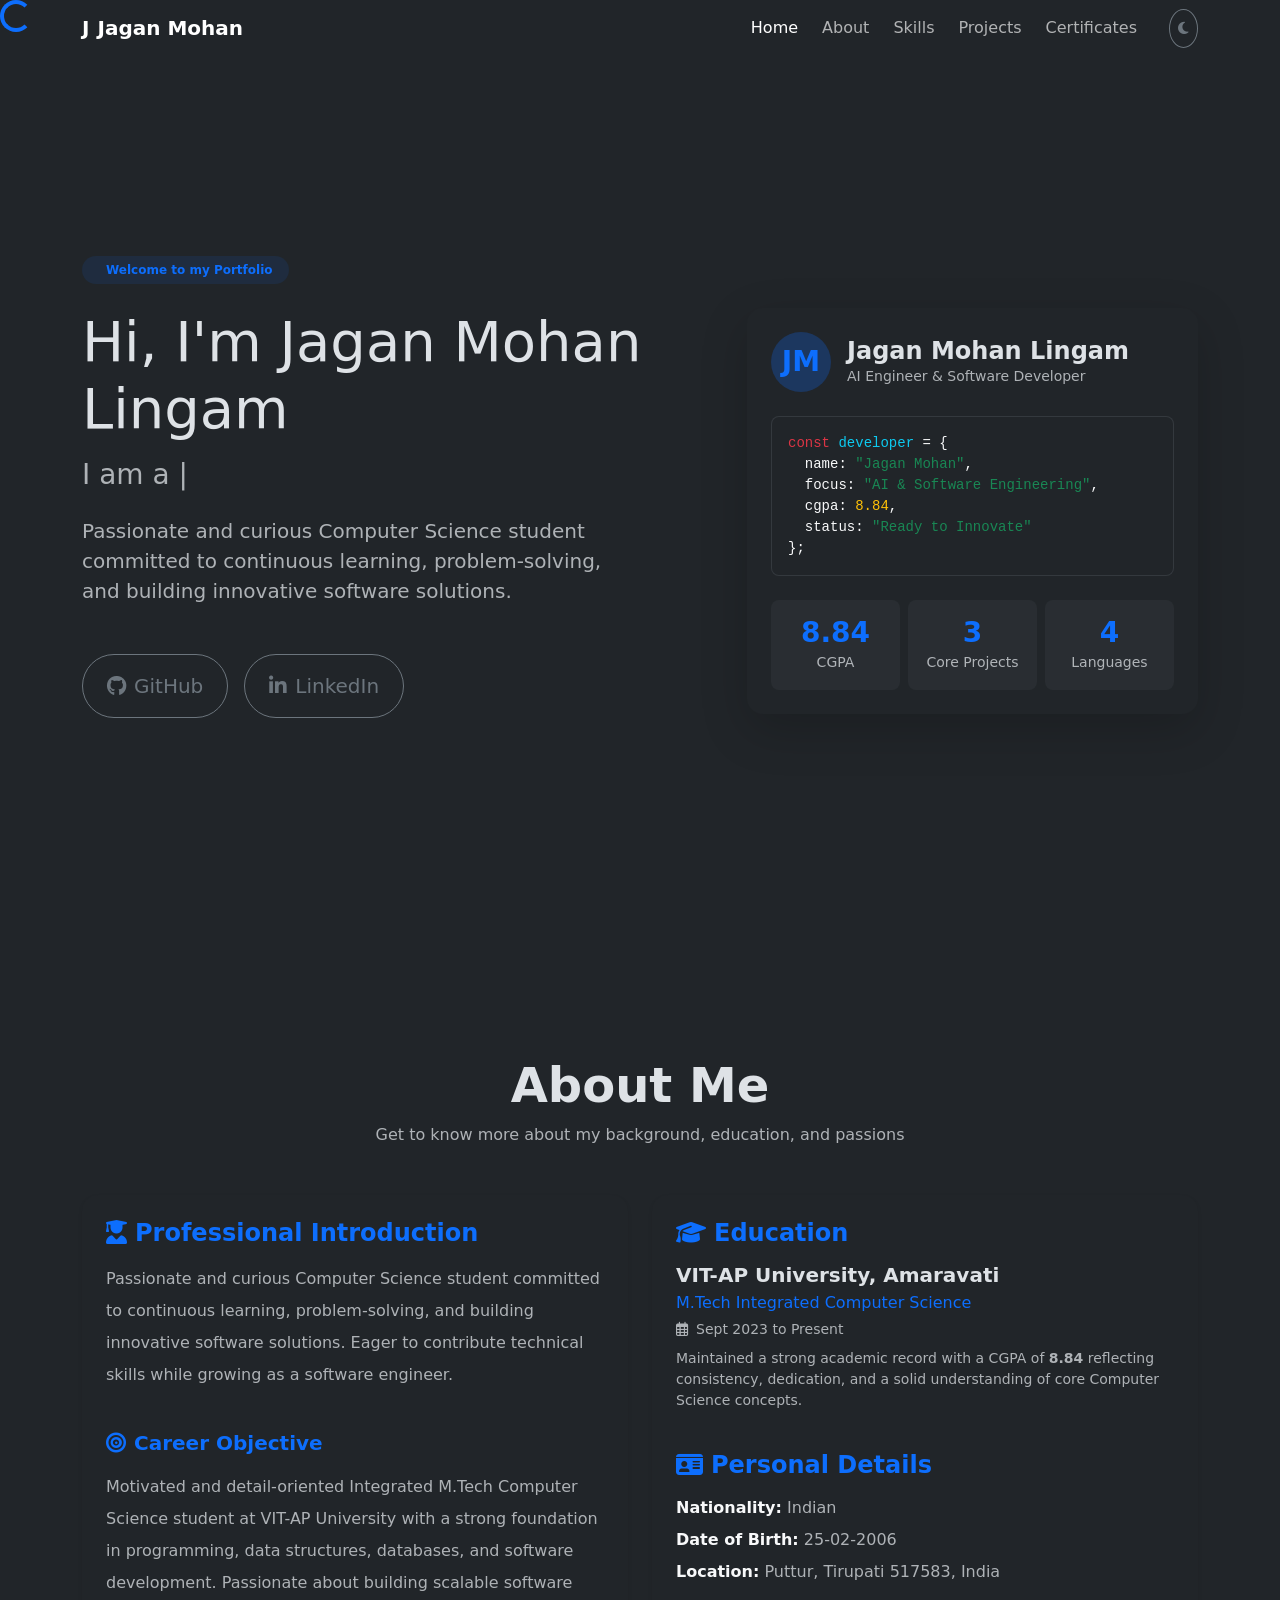
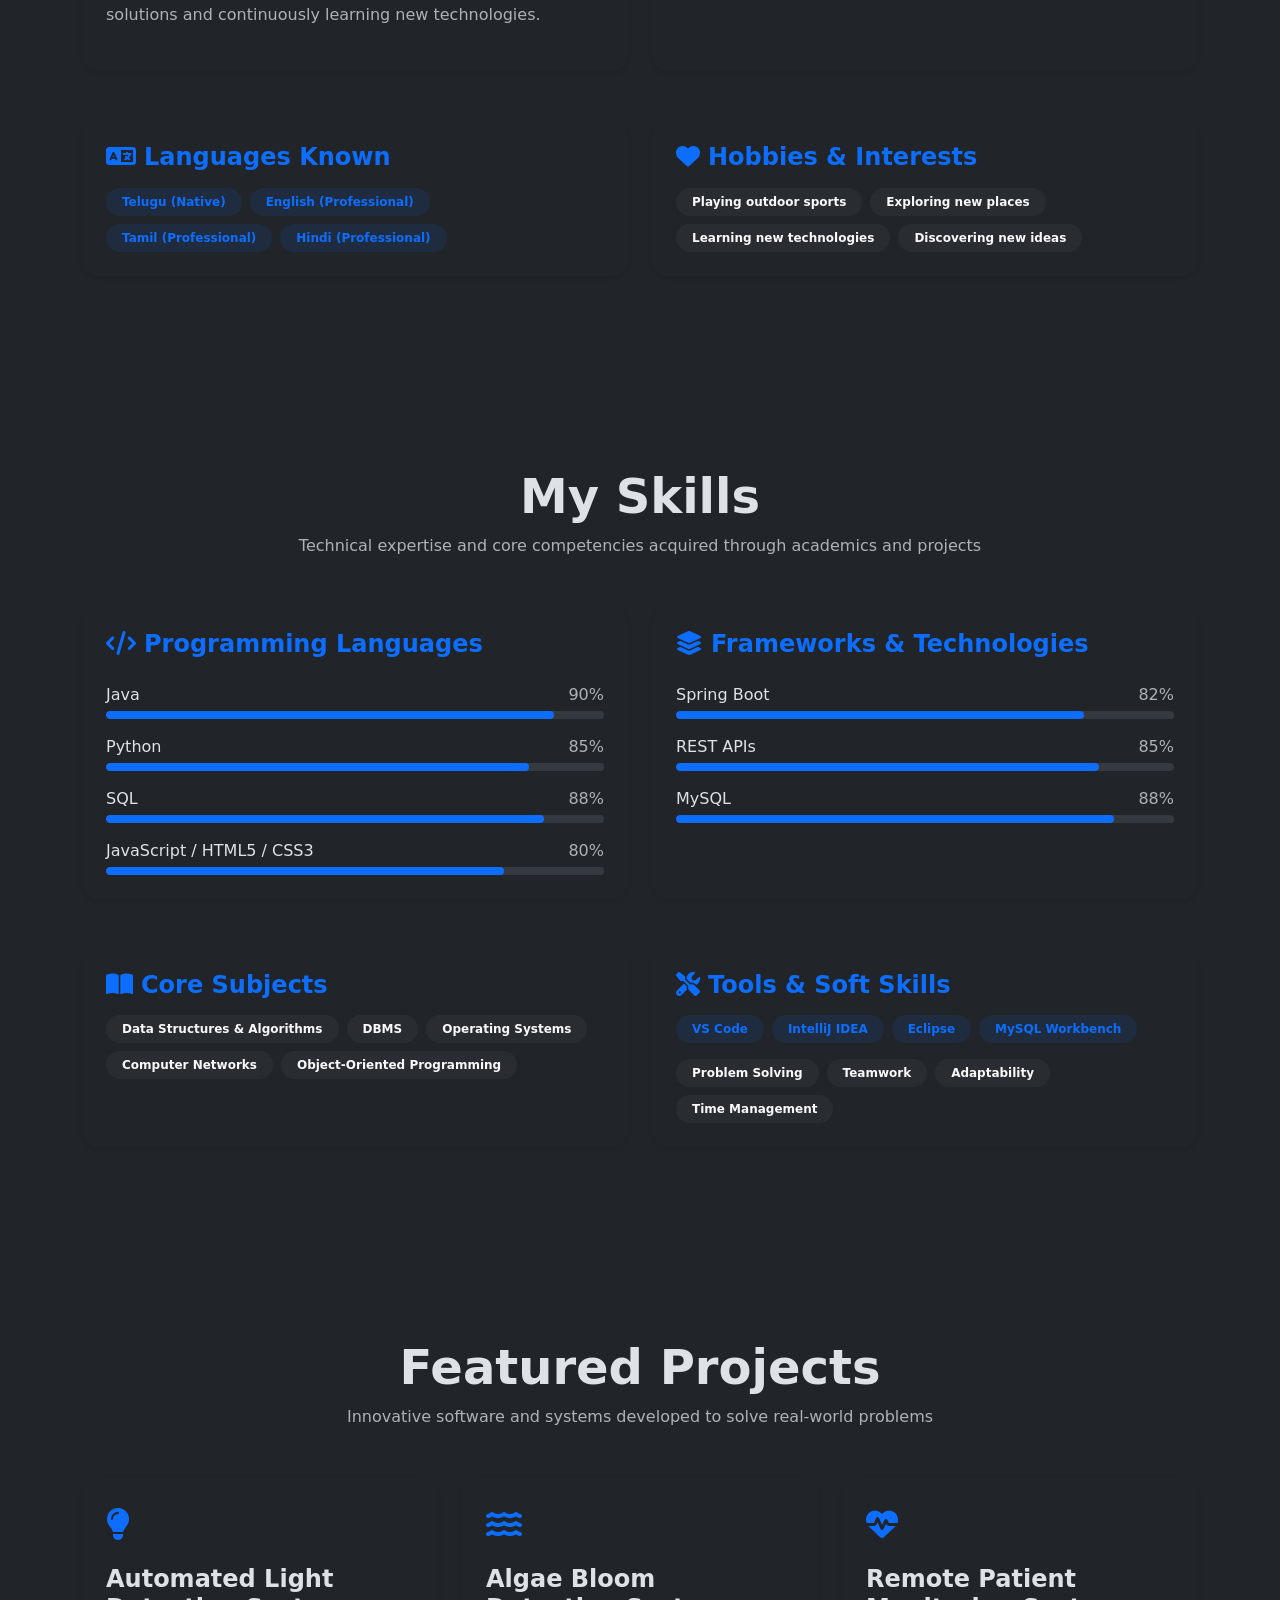
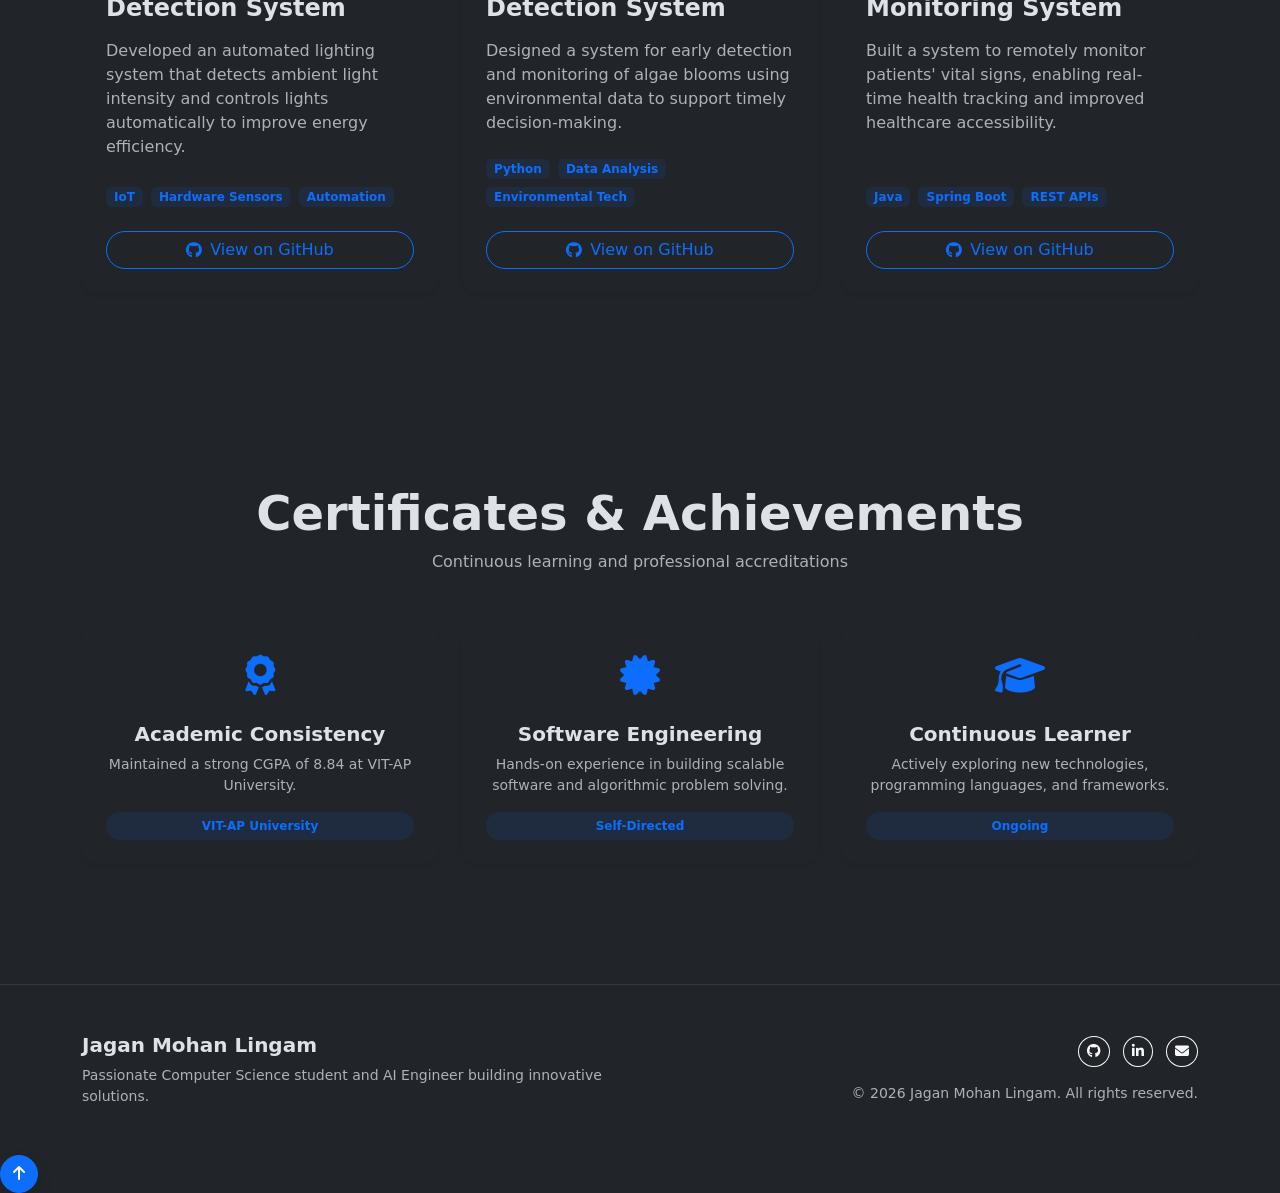
==== commit c116033c: "Create index.html" ====
--- a/index.html
+++ b/index.html
@@ -37,7 +37,6 @@
                     <li class="nav-item"><a class="nav-link" href="#skills">Skills</a></li>
                     <li class="nav-item"><a class="nav-link" href="#projects">Projects</a></li>
                     <li class="nav-item"><a class="nav-link" href="#certificates">Certificates</a></li>
-                    <li class="nav-item"><a class="nav-link" href="#contact">Contact</a></li>
                     <li class="nav-item ms-lg-3">
                         <button id="theme-toggle" class="btn btn-sm btn-outline-secondary rounded-circle p-2" title="Toggle Dark/Light Mode">
                             <i class="fa-solid fa-moon"></i>
@@ -68,9 +67,6 @@
                             Passionate and curious Computer Science student committed to continuous learning, problem-solving, and building innovative software solutions.
                         </p>
                         <div class="d-flex flex-wrap justify-content-center justify-content-lg-start gap-3 mb-5">
-                            <a href="downloads/Resume.pdf" class="btn btn-primary btn-lg px-4 py-3 rounded-pill shadow-sm d-flex align-items-center gap-2" download>
-                                <i class="fas fa-download"></i> Download Resume
-                            </a>
                             <a href="https://github.com/jagan-s22" target="_blank" class="btn btn-outline-secondary btn-lg px-4 py-3 rounded-pill d-flex align-items-center gap-2">
                                 <i class="fab fa-github"></i> GitHub
                             </a>
@@ -391,71 +387,6 @@
                 </div>
             </div>
         </section>
-
-        <!-- CONTACT SECTION -->
-        <section id="contact" class="py-5 my-5">
-            <div class="container py-4">
-                <div class="text-center mb-5 animate-on-scroll">
-                    <h2 class="display-5 fw-bold mb-2">Get In <span class="text-gradient">Touch</span></h2>
-                    <p class="text-muted">Feel free to reach out for collaborations or opportunities</p>
-                </div>
-
-                <div class="row g-5 justify-content-center">
-                    <div class="col-lg-5 animate-on-scroll">
-                        <div class="card border-0 shadow-sm glass-card p-4 rounded-4 h-100">
-                            <h3 class="h4 fw-bold mb-4 text-primary">Contact Information</h3>
-                            <ul class="list-unstyled mb-4">
-                                <li class="d-flex align-items-center mb-3">
-                                    <div class="icon-box bg-primary bg-opacity-10 text-primary p-3 rounded-circle me-3"><i class="fas fa-envelope"></i></div>
-                                    <div>
-                                        <small class="text-muted d-block">Email</small>
-                                        <a href="mailto:lingamjagan12@gmail.com" class="text-decoration-none text-light fw-medium">lingamjagan12@gmail.com</a>
-                                    </div>
-                                </li>
-                                <li class="d-flex align-items-center mb-3">
-                                    <div class="icon-box bg-primary bg-opacity-10 text-primary p-3 rounded-circle me-3"><i class="fab fa-github"></i></div>
-                                    <div>
-                                        <small class="text-muted d-block">GitHub</small>
-                                        <a href="https://github.com/jagan-s22" target="_blank" class="text-decoration-none text-light fw-medium">jagan-s22</a>
-                                    </div>
-                                </li>
-                                <li class="d-flex align-items-center">
-                                    <div class="icon-box bg-primary bg-opacity-10 text-primary p-3 rounded-circle me-3"><i class="fab fa-linkedin-in"></i></div>
-                                    <div>
-                                        <small class="text-muted d-block">LinkedIn</small>
-                                        <a href="https://www.linkedin.com/in/jaganmohanlingam/" target="_blank" class="text-decoration-none text-light fw-medium">jaganmohanlingam</a>
-                                    </div>
-                                </li>
-                            </ul>
-                        </div>
-                    </div>
-
-                    <div class="col-lg-7 animate-on-scroll">
-                        <div class="card border-0 shadow-sm glass-card p-4 rounded-4">
-                            <h3 class="h4 fw-bold mb-4 text-primary">Send Me a Message</h3>
-                            <div id="form-alert" class="alert alert-success rounded-3 mb-4 d-none" role="alert">
-                                Thank you! Your message has been sent successfully.
-                            </div>
-                            <form id="contact-form">
-                                <div class="mb-3">
-                                    <label for="name" class="form-label">Your Name</label>
-                                    <input type="text" class="form-control rounded-pill px-3 py-2 bg-transparent text-light border-secondary" id="name" required>
-                                </div>
-                                <div class="mb-3">
-                                    <label for="email" class="form-label">Your Email</label>
-                                    <input type="email" class="form-control rounded-pill px-3 py-2 bg-transparent text-light border-secondary" id="email" required>
-                                </div>
-                                <div class="mb-4">
-                                    <label for="message" class="form-label">Your Message</label>
-                                    <textarea class="form-control rounded-4 p-3 bg-transparent text-light border-secondary" id="message" rows="4" required></textarea>
-                                </div>
-                                <button type="submit" class="btn btn-primary w-100 rounded-pill py-3 fw-semibold shadow-sm">Send Message</button>
-                            </form>
-                        </div>
-                    </div>
-                </div>
-            </div>
-        </section>
     </main>
 
     <footer class="footer-section py-5 mt-5 border-top border-secondary border-opacity-25">
@@ -483,12 +414,5 @@
 
     <script src="https://cdn.jsdelivr.net/npm/bootstrap@5.3.2/dist/js/bootstrap.bundle.min.js"></script>
     <script src="assets/js/script.js"></script>
-    <script>
-        document.getElementById('contact-form').addEventListener('submit', function(e) {
-            e.preventDefault();
-            document.getElementById('form-alert').classList.remove('d-none');
-            this.reset();
-        });
-    </script>
 </body>
 </html>
